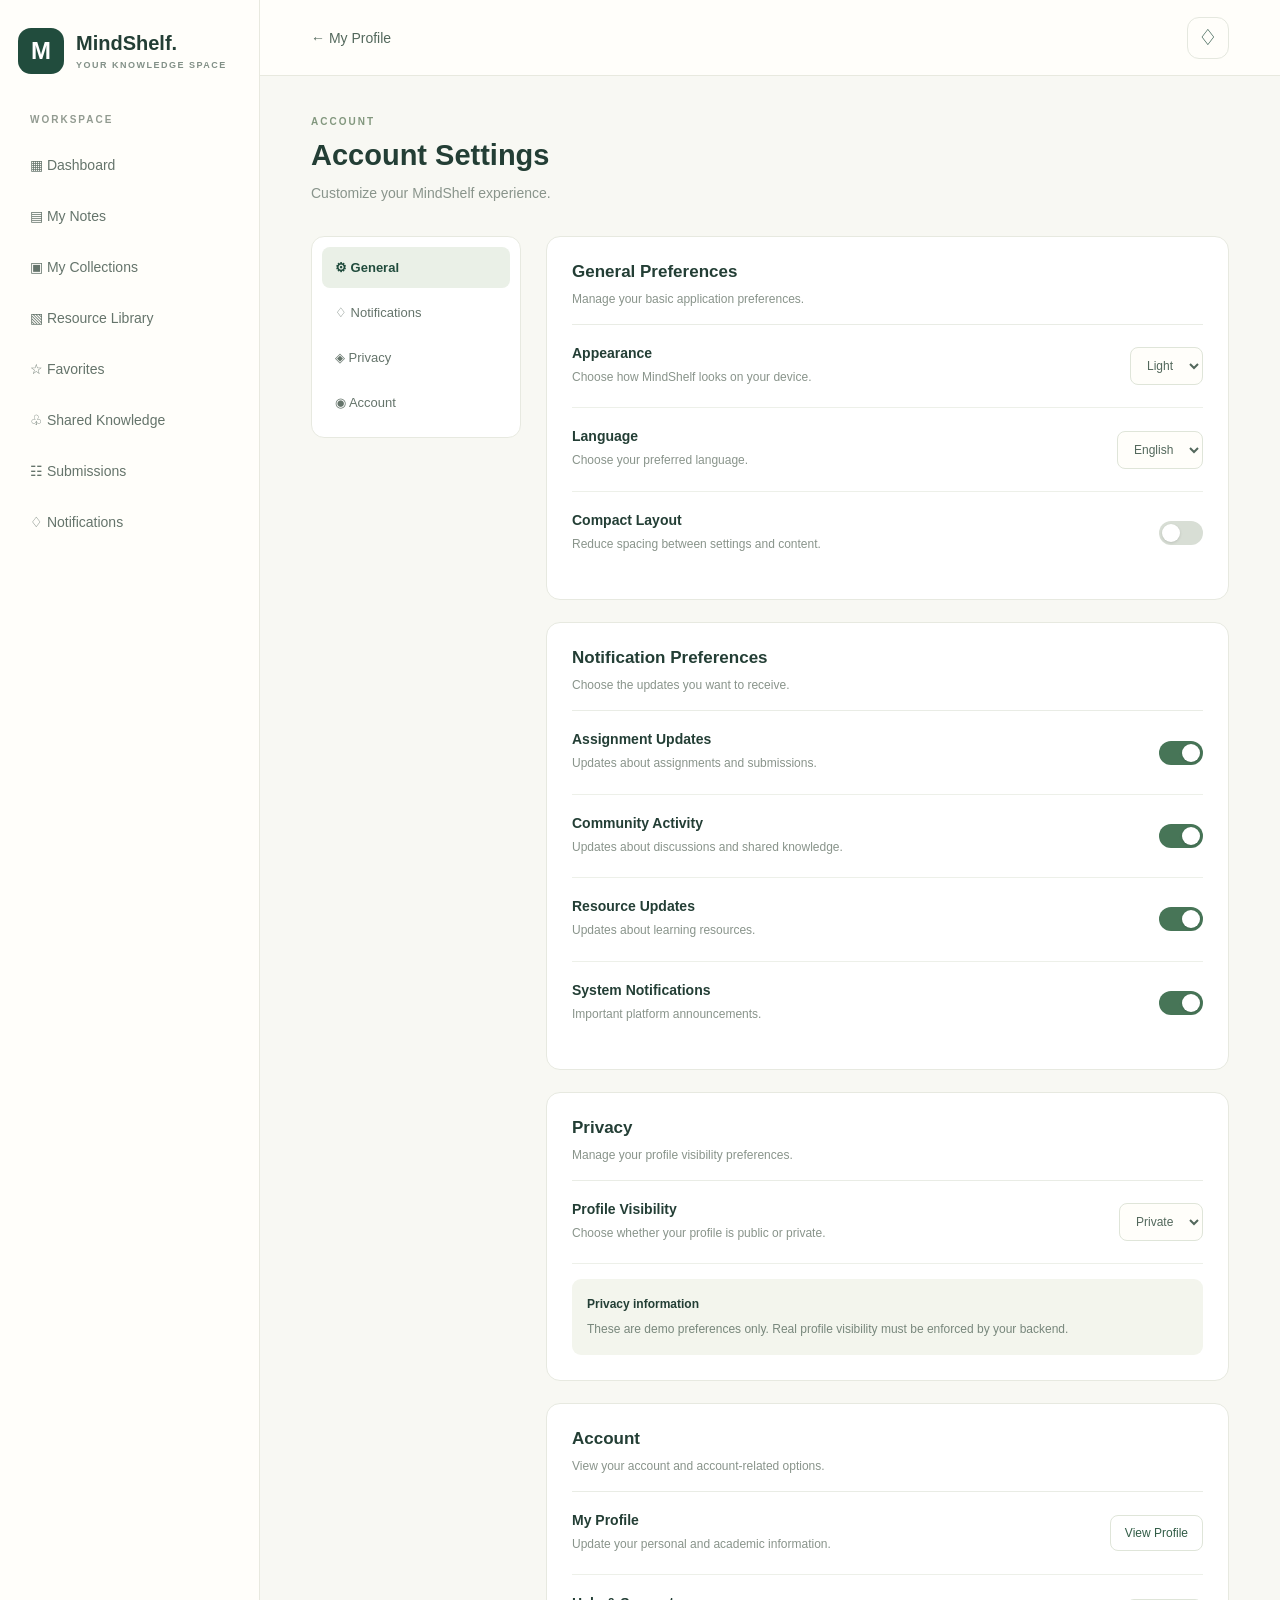
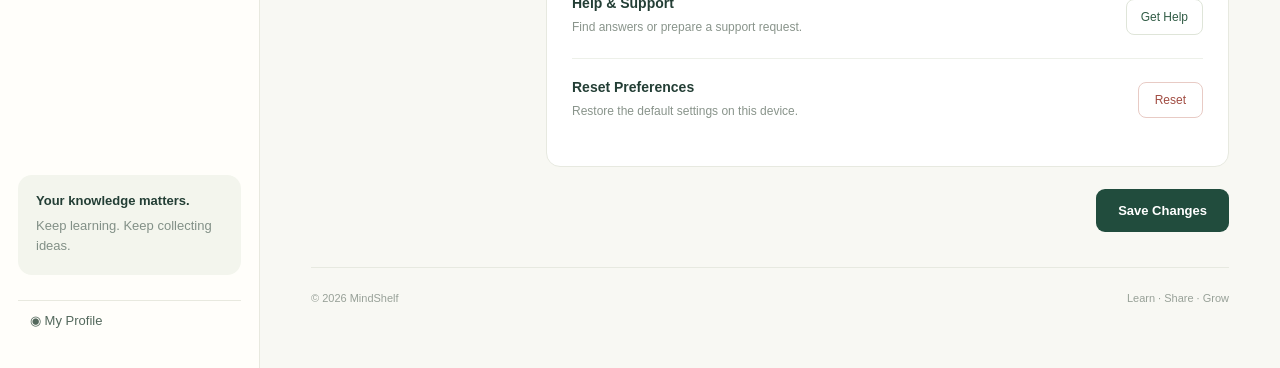
==== account-settings.html @ f667f9f1 "Add teacher dashboard layout, styles, and functionality - Created a new HTML file for the teacher da" ====
<!DOCTYPE html>
<html lang="en">
<head>
  <meta charset="UTF-8">
  <meta name="viewport" content="width=device-width, initial-scale=1.0">
  <title>Account Settings | MindShelf</title>
  <link rel="stylesheet" href="account-settings.css">
</head>
<body>

<div class="app">

  <aside class="sidebar">
    <a href="student-dashboard.html" class="brand">
      <span class="brand-icon">M</span>
      <span>MindShelf.<small>YOUR KNOWLEDGE SPACE</small></span>
    </a>

    <p class="side-label">WORKSPACE</p>

    <nav>
      <a href="student-dashboard.html">▦ Dashboard</a>
      <a href="my-notes.html">▤ My Notes</a>
      <a href="my-collections.html">▣ My Collections</a>
      <a href="shared-resources.html">▧ Resource Library</a>
      <a href="favorites.html">☆ Favorites</a>
      <a href="shared-knowledge.html">♧ Shared Knowledge</a>
      <a href="submissions.html">☷ Submissions</a>
      <a href="notifications.html">♢ Notifications</a>
    </nav>

    <div class="sidebar-bottom">
      <div class="mini-card">
        <strong>Your knowledge matters.</strong>
        <p>Keep learning. Keep collecting ideas.</p>
      </div>

      <a href="profile.html" class="student">◉ My Profile</a>
    </div>
  </aside>

  <main class="main">

    <header class="topbar">
      <a href="profile.html" class="back">← My Profile</a>
      <a href="notifications.html" class="notification"
         aria-label="Notifications">♢</a>
    </header>

    <section class="content">

      <div class="heading">
        <p class="eyebrow">ACCOUNT</p>
        <h1>Account Settings</h1>
        <p class="subtitle">
          Customize your MindShelf experience.
        </p>
      </div>

      <div class="settings-layout">

        <div class="settings-menu">
          <a href="#general" class="menu-link active">⚙ General</a>
          <a href="#notifications" class="menu-link">♢ Notifications</a>
          <a href="#privacy" class="menu-link">◈ Privacy</a>
          <a href="#account" class="menu-link">◉ Account</a>
        </div>

        <div class="settings-content">

          <section class="settings-card" id="general">
            <div class="card-heading">
              <h2>General Preferences</h2>
              <p>Manage your basic application preferences.</p>
            </div>

            <div class="setting-row">
              <div>
                <h3>Appearance</h3>
                <p>Choose how MindShelf looks on your device.</p>
              </div>

              <select id="appearance">
                <option value="light">Light</option>
                <option value="dark">Dark</option>
              </select>
            </div>

            <div class="setting-row">
              <div>
                <h3>Language</h3>
                <p>Choose your preferred language.</p>
              </div>

              <select id="language">
                <option value="English">English</option>
                <option value="Hindi">Hindi</option>
              </select>
            </div>

            <div class="setting-row">
              <div>
                <h3>Compact Layout</h3>
                <p>Reduce spacing between settings and content.</p>
              </div>

              <label class="switch">
                <input type="checkbox" id="compact">
                <span class="switch-slider"></span>
              </label>
            </div>
          </section>

          <section class="settings-card" id="notifications">
            <div class="card-heading">
              <h2>Notification Preferences</h2>
              <p>Choose the updates you want to receive.</p>
            </div>

            <div class="setting-row">
              <div>
                <h3>Assignment Updates</h3>
                <p>Updates about assignments and submissions.</p>
              </div>

              <label class="switch">
                <input type="checkbox" id="assignmentNotifications">
                <span class="switch-slider"></span>
              </label>
            </div>

            <div class="setting-row">
              <div>
                <h3>Community Activity</h3>
                <p>Updates about discussions and shared knowledge.</p>
              </div>

              <label class="switch">
                <input type="checkbox" id="communityNotifications">
                <span class="switch-slider"></span>
              </label>
            </div>

            <div class="setting-row">
              <div>
                <h3>Resource Updates</h3>
                <p>Updates about learning resources.</p>
              </div>

              <label class="switch">
                <input type="checkbox" id="resourceNotifications">
                <span class="switch-slider"></span>
              </label>
            </div>

            <div class="setting-row">
              <div>
                <h3>System Notifications</h3>
                <p>Important platform announcements.</p>
              </div>

              <label class="switch">
                <input type="checkbox" id="systemNotifications">
                <span class="switch-slider"></span>
              </label>
            </div>
          </section>

          <section class="settings-card" id="privacy">
            <div class="card-heading">
              <h2>Privacy</h2>
              <p>Manage your profile visibility preferences.</p>
            </div>

            <div class="setting-row">
              <div>
                <h3>Profile Visibility</h3>
                <p>Choose whether your profile is public or private.</p>
              </div>

              <select id="profileVisibility">
                <option value="private">Private</option>
                <option value="public">Public</option>
              </select>
            </div>

            <div class="privacy-note">
              <strong>Privacy information</strong>
              <p>
                These are demo preferences only. Real profile visibility
                must be enforced by your backend.
              </p>
            </div>
          </section>

          <section class="settings-card" id="account">
            <div class="card-heading">
              <h2>Account</h2>
              <p>View your account and account-related options.</p>
            </div>

            <div class="setting-row">
              <div>
                <h3>My Profile</h3>
                <p>Update your personal and academic information.</p>
              </div>

              <a href="profile.html" class="small-button">View Profile</a>
            </div>

            <div class="setting-row">
              <div>
                <h3>Help & Support</h3>
                <p>Find answers or prepare a support request.</p>
              </div>

              <a href="help.html" class="small-button">Get Help</a>
            </div>

            <div class="setting-row danger-row">
              <div>
                <h3>Reset Preferences</h3>
                <p>Restore the default settings on this device.</p>
              </div>

              <button type="button" id="resetButton" class="reset-button">
                Reset
              </button>
            </div>
          </section>

          <div class="save-area">
            <p id="saveMessage" role="status"></p>
            <button type="button" id="saveButton" class="save-button">
              Save Changes
            </button>
          </div>

        </div>
      </div>

      <footer>
        <span>© 2026 MindShelf</span>
        <span>Learn · Share · Grow</span>
      </footer>

    </section>
  </main>
</div>

<script src="account-settings.js"></script>
</body>
</html>
---- account-settings.css ----
* {
  margin: 0;
  padding: 0;
  box-sizing: border-box;
}

body {
  font-family: Arial, sans-serif;
  background: #f8f8f3;
  color: #233e35;
}

.app {
  display: flex;
  min-height: 100vh;
}

.sidebar {
  width: 260px;
  background: #fffefa;
  border-right: 1px solid #e8e9df;
  padding: 28px 18px;
  display: flex;
  flex-direction: column;
  flex-shrink: 0;
}

.brand {
  display: flex;
  align-items: center;
  gap: 12px;
  color: #233e35;
  text-decoration: none;
  font-size: 20px;
  font-weight: bold;
}

.brand-icon {
  background: #214c3d;
  color: white;
  width: 46px;
  height: 46px;
  border-radius: 13px;
  display: grid;
  place-items: center;
  font-size: 24px;
}

.brand small {
  display: block;
  font-size: 9px;
  letter-spacing: 1.5px;
  margin-top: 5px;
  color: #829087;
}

.side-label {
  margin: 40px 12px 18px;
  font-size: 10px;
  letter-spacing: 2px;
  color: #929b91;
  font-weight: bold;
}

.sidebar nav {
  display: grid;
  gap: 7px;
}

.sidebar nav a {
  text-decoration: none;
  padding: 14px 12px;
  border-radius: 10px;
  color: #65746b;
  font-size: 14px;
}

.sidebar nav a:hover {
  background: #eaf0e7;
  color: #214c3d;
}

.sidebar-bottom {
  margin-top: auto;
  padding-top: 35px;
}

.mini-card {
  background: #f3f5ed;
  padding: 18px;
  border-radius: 14px;
  font-size: 13px;
}

.mini-card p {
  margin-top: 8px;
  color: #829087;
  line-height: 1.6;
}

.student {
  display: block;
  margin-top: 25px;
  padding: 12px;
  border-top: 1px solid #e8e9df;
  color: #53685c;
  text-decoration: none;
  font-size: 13px;
}

.main {
  flex: 1;
  min-width: 0;
}

.topbar {
  height: 76px;
  background: #fffefa;
  border-bottom: 1px solid #e8e9df;
  padding: 0 5%;
  display: flex;
  align-items: center;
  justify-content: space-between;
}

.back {
  color: #53685c;
  text-decoration: none;
  font-size: 14px;
}

.notification {
  width: 42px;
  height: 42px;
  border: 1px solid #e5e8df;
  border-radius: 12px;
  display: grid;
  place-items: center;
  color: #214c3d;
  text-decoration: none;
  font-size: 22px;
}

.content {
  max-width: 1300px;
  margin: auto;
  padding: 40px 5%;
}

.eyebrow {
  font-size: 10px;
  font-weight: bold;
  letter-spacing: 2px;
  color: #82977e;
  margin-bottom: 12px;
}

.heading h1 {
  font-size: 29px;
}

.subtitle {
  margin-top: 10px;
  color: #89948b;
  font-size: 14px;
  line-height: 1.7;
}

.settings-layout {
  display: grid;
  grid-template-columns: 210px minmax(0, 1fr);
  gap: 25px;
  margin-top: 30px;
  align-items: start;
}

.settings-menu {
  background: white;
  border: 1px solid #e7e9e0;
  padding: 10px;
  border-radius: 13px;
  position: sticky;
  top: 20px;
}

.menu-link {
  display: block;
  text-decoration: none;
  color: #65746b;
  padding: 13px;
  font-size: 13px;
  border-radius: 8px;
  margin-bottom: 4px;
}

.menu-link:hover,
.menu-link.active {
  background: #eaf0e7;
  color: #214c3d;
  font-weight: bold;
}

.settings-content {
  min-width: 0;
}

.settings-card {
  background: white;
  border: 1px solid #e7e9e0;
  border-radius: 14px;
  padding: 25px;
  margin-bottom: 22px;
  scroll-margin-top: 20px;
}

.card-heading {
  padding-bottom: 15px;
  border-bottom: 1px solid #e9ece5;
}

.card-heading h2 {
  font-size: 17px;
}

.card-heading p {
  color: #89948b;
  font-size: 12px;
  margin-top: 8px;
  line-height: 1.6;
}

.setting-row {
  display: flex;
  align-items: center;
  justify-content: space-between;
  gap: 18px;
  padding: 20px 0;
  border-bottom: 1px solid #edf0e9;
}

.setting-row:last-child {
  border-bottom: none;
}

.setting-row > div {
  min-width: 0;
}

.setting-row h3 {
  font-size: 14px;
  font-weight: 600;
}

.setting-row p {
  color: #89948b;
  font-size: 12px;
  line-height: 1.7;
  margin-top: 6px;
}

.setting-row select {
  padding: 10px 12px;
  border: 1px solid #dfe5d9;
  border-radius: 8px;
  color: #53685c;
  background: #fffefa;
  font-size: 12px;
  max-width: 130px;
}

.switch {
  position: relative;
  display: inline-block;
  width: 44px;
  height: 24px;
  flex-shrink: 0;
}

.switch input {
  width: 1px;
  height: 1px;
  opacity: 0;
  position: absolute;
}

.switch-slider {
  position: absolute;
  inset: 0;
  background: #d8ded5;
  border-radius: 20px;
  cursor: pointer;
  transition: 0.2s;
}

.switch-slider::before {
  content: "";
  position: absolute;
  height: 18px;
  width: 18px;
  left: 3px;
  top: 3px;
  background: white;
  border-radius: 50%;
  transition: 0.2s;
  box-shadow: 0 1px 3px #0002;
}

.switch input:checked + .switch-slider {
  background: #477557;
}

.switch input:checked + .switch-slider::before {
  transform: translateX(20px);
}

.switch input:focus-visible + .switch-slider {
  outline: 3px solid #b9ceb5;
  outline-offset: 3px;
}

.privacy-note {
  margin-top: 15px;
  padding: 15px;
  background: #f3f5ed;
  border-radius: 9px;
}

.privacy-note strong {
  font-size: 12px;
}

.privacy-note p {
  font-size: 12px;
  color: #78877c;
  line-height: 1.7;
  margin-top: 7px;
}

.small-button {
  text-decoration: none;
  padding: 10px 14px;
  border: 1px solid #dfe5d9;
  border-radius: 8px;
  color: #315c46;
  font-size: 12px;
  white-space: nowrap;
}

.small-button:hover {
  background: #eaf0e7;
}

.reset-button {
  background: white;
  color: #a14c42;
  border: 1px solid #e8cbc5;
  border-radius: 8px;
  padding: 10px 16px;
  cursor: pointer;
  font-size: 12px;
}

.reset-button:hover {
  background: #fff2ef;
}

.save-area {
  display: flex;
  justify-content: flex-end;
  align-items: center;
  gap: 15px;
  flex-wrap: wrap;
  margin-top: 10px;
}

.save-button {
  background: #214c3d;
  color: white;
  border: none;
  border-radius: 9px;
  padding: 14px 22px;
  font-size: 13px;
  font-weight: bold;
  cursor: pointer;
}

.save-button:hover {
  background: #183c30;
}

#saveMessage {
  font-size: 12px;
  color: #4e7956;
  line-height: 1.6;
}

footer {
  border-top: 1px solid #e7e9e0;
  margin-top: 35px;
  padding: 24px 0;
  display: flex;
  justify-content: space-between;
  gap: 15px;
  color: #98a198;
  font-size: 11px;
}

body.compact .settings-card {
  padding: 18px;
}

body.compact .setting-row {
  padding: 13px 0;
}

body.dark {
  background: #182720;
  color: #e8eee6;
}

body.dark .sidebar,
body.dark .topbar,
body.dark .settings-card,
body.dark .settings-menu {
  background: #22362c;
  border-color: #35483c;
}

body.dark .brand,
body.dark .sidebar nav a,
body.dark .student,
body.dark .back,
body.dark .menu-link,
body.dark .setting-row h3,
body.dark .card-heading h2,
body.dark .notification {
  color: #e1eadf;
}

body.dark .sidebar nav a:hover,
body.dark .menu-link.active,
body.dark .menu-link:hover {
  background: #344c3c;
}

body.dark .mini-card,
body.dark .privacy-note {
  background: #2b4033;
}

body.dark .setting-row,
body.dark .card-heading,
body.dark footer {
  border-color: #35483c;
}

body.dark .setting-row select {
  background: #182720;
  color: #e1eadf;
  border-color: #43574a;
}

body.dark .small-button {
  color: #d4e5d0;
  border-color: #43574a;
}

body.dark .notification {
  border-color: #43574a;
}

body.dark .reset-button {
  background: #332b28;
  border-color: #694c44;
}

body.dark .switch-slider {
  background: #526357;
}

body.dark .switch input:checked + .switch-slider {
  background: #648d6c;
}

@media (max-width: 1000px) {
  .settings-layout {
    grid-template-columns: 1fr;
  }

  .settings-menu {
    display: flex;
    gap: 5px;
    overflow-x: auto;
    position: static;
  }

  .menu-link {
    white-space: nowrap;
    margin: 0;
  }
}

@media (max-width: 760px) {
  .sidebar {
    display: none;
  }

  .content {
    padding: 28px 18px;
  }

  .settings-card {
    padding: 20px;
  }

  .heading h1 {
    font-size: 25px;
  }

  footer {
    flex-direction: column;
  }
}

@media (max-width: 480px) {
  .setting-row {
    align-items: flex-start;
  }

  .setting-row select {
    max-width: 110px;
  }

  .save-area {
    align-items: stretch;
    flex-direction: column;
  }

  .save-button {
    width: 100%;
  }

  .settings-menu {
    padding: 7px;
  }

  .menu-link {
    padding: 10px;
    font-size: 12px;
  }
}
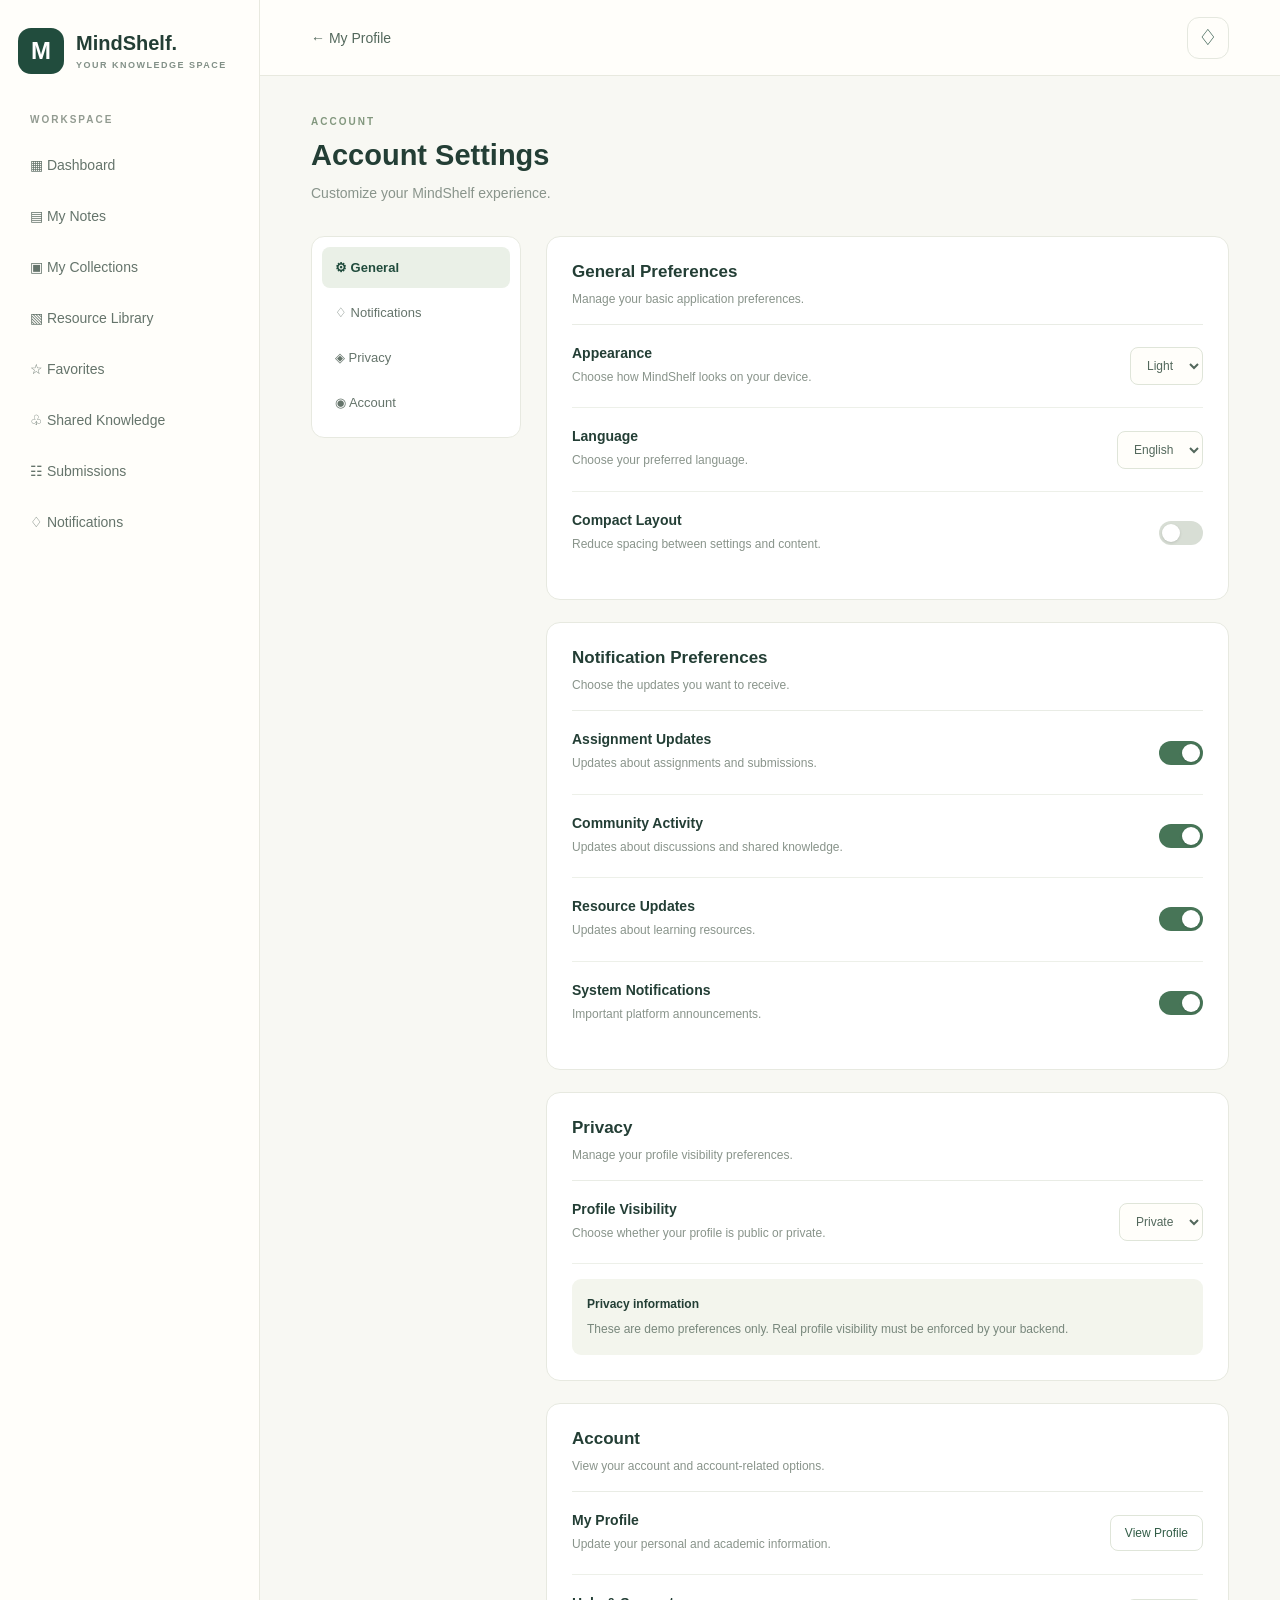
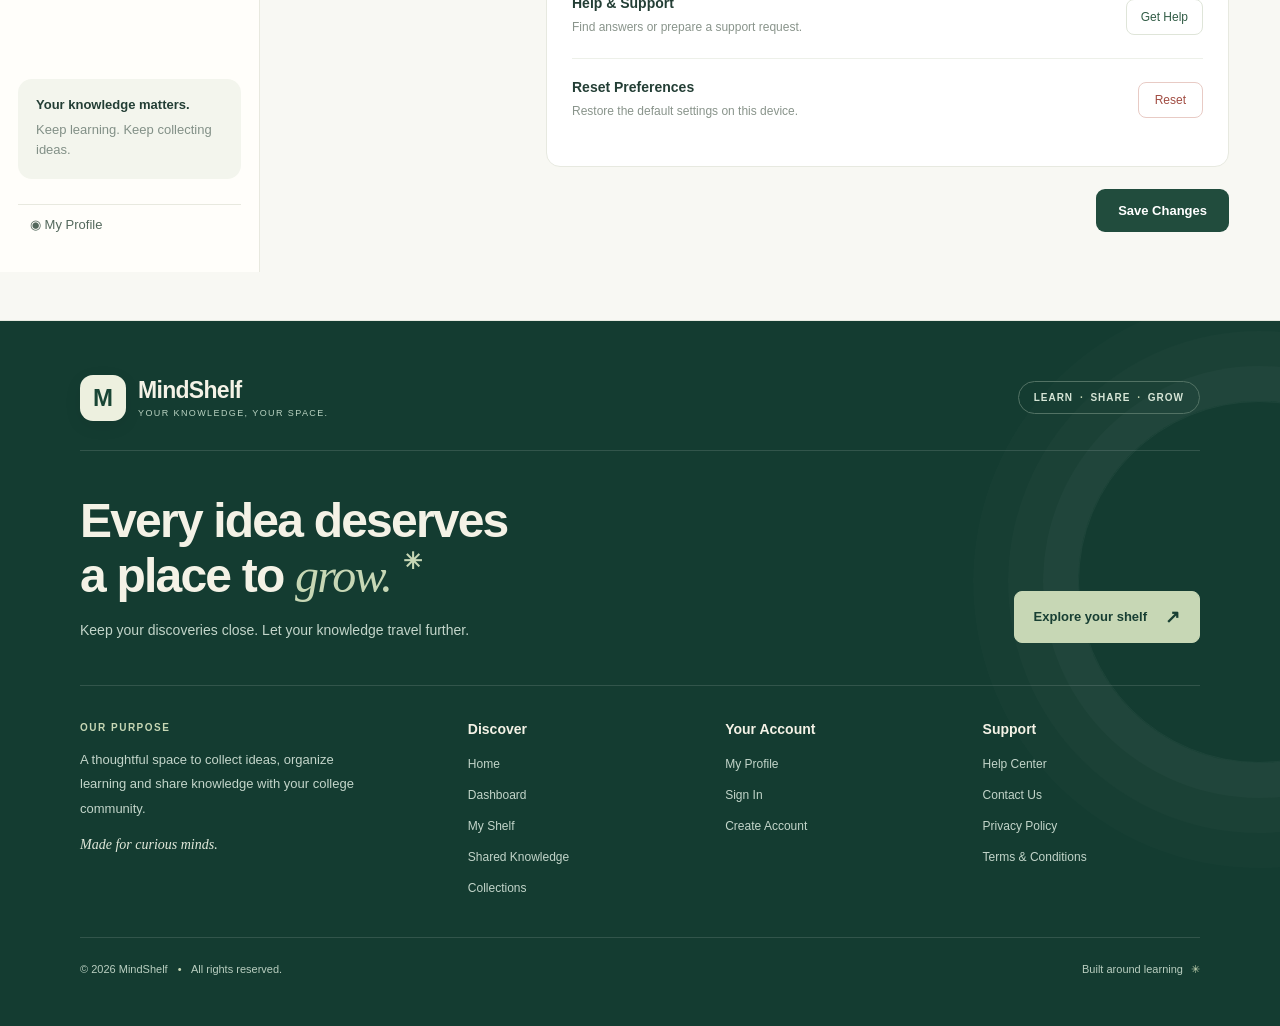
==== commit 2d2f87df: "Add footer integration across multiple HTML pages" ====
--- a/account-settings.html
+++ b/account-settings.html
@@ -5,6 +5,7 @@
   <meta name="viewport" content="width=device-width, initial-scale=1.0">
   <title>Account Settings | MindShelf</title>
   <link rel="stylesheet" href="account-settings.css">
+  <link rel="stylesheet" href="footer.css">
 </head>
 <body>
 
@@ -239,15 +240,13 @@
         </div>
       </div>
 
-      <footer>
-        <span>© 2026 MindShelf</span>
-        <span>Learn · Share · Grow</span>
-      </footer>
-
     </section>
   </main>
+  
 </div>
 
+<div id="footer"></div>
 <script src="account-settings.js"></script>
+<script src="footer.js"></script>
 </body>
 </html>
--- a/footer.css
+++ b/footer.css
@@ -0,0 +1,347 @@
+
+.ms-footer {
+  --footer-bg: #143c31;
+  --footer-text: #c3d5ca;
+  --footer-white: #f4f2e6;
+  --footer-accent: #c7d7b5;
+
+  position: relative;
+  isolation: isolate;
+  overflow: hidden;
+  margin-top: 48px;
+  background: var(--footer-bg);
+  color: var(--footer-white);
+  font-family: Arial, sans-serif;
+}
+
+.ms-footer,
+.ms-footer * {
+  box-sizing: border-box;
+}
+
+.ms-footer-container {
+  width: min(1120px, calc(100% - 48px));
+  margin: auto;
+  position: relative;
+  z-index: 1;
+}
+
+/* Decorative background */
+.ms-footer::before {
+  content: "";
+  position: absolute;
+  width: 360px;
+  height: 360px;
+  top: 80px;
+  right: -160px;
+  border: 1px solid #ffffff0b;
+  border-radius: 50%;
+  box-shadow:
+    0 0 0 35px #ffffff06,
+    0 0 0 70px #ffffff04,
+    0 0 0 105px #ffffff03;
+  pointer-events: none;
+}
+
+/* Brand row */
+.ms-footer-top {
+  min-height: 105px;
+  display: flex;
+  justify-content: space-between;
+  align-items: center;
+  gap: 20px;
+}
+
+.ms-footer-logo {
+  display: inline-flex;
+  align-items: center;
+  gap: 12px;
+  color: var(--footer-white);
+  text-decoration: none;
+}
+
+.ms-logo-icon {
+  width: 46px;
+  height: 46px;
+  display: grid;
+  place-items: center;
+  border-radius: 13px;
+  background: #edf0df;
+  color: #194535;
+  font-size: 24px;
+  font-weight: bold;
+  box-shadow: 0 5px 18px #00000012;
+}
+
+.ms-footer-logo strong {
+  display: block;
+  font-size: 23px;
+  letter-spacing: -0.7px;
+}
+
+.ms-footer-logo small {
+  display: block;
+  margin-top: 4px;
+  font-size: 9px;
+  letter-spacing: 1.4px;
+  color: #b9d2c1;
+}
+
+.ms-footer-badge {
+  padding: 10px 15px;
+  border: 1px solid #527264;
+  border-radius: 30px;
+  color: #d6e5d6;
+  font-size: 10px;
+  font-weight: bold;
+  letter-spacing: 1px;
+  white-space: nowrap;
+}
+
+.ms-footer-badge i {
+  color: var(--footer-accent);
+  font-style: normal;
+  padding: 0 3px;
+}
+
+.ms-footer-divider {
+  height: 1px;
+  background: #ffffff20;
+}
+
+/* Large tagline */
+.ms-footer-hero {
+  padding: 42px 0;
+  display: flex;
+  align-items: flex-end;
+  justify-content: space-between;
+  gap: 30px;
+}
+
+.ms-footer-hero h2 {
+  margin: 0;
+  font-size: clamp(30px, 4vw, 48px);
+  line-height: 1.15;
+  letter-spacing: -1.8px;
+  font-weight: 600;
+}
+
+.ms-footer-hero h2 em {
+  color: var(--footer-accent);
+  font-family: Georgia, serif;
+  font-weight: normal;
+}
+
+.ms-footer-hero h2 span {
+  display: inline-block;
+  color: var(--footer-accent);
+  font-size: 23px;
+  vertical-align: top;
+}
+
+.ms-footer-hero p {
+  margin: 14px 0 0;
+  max-width: 460px;
+  color: var(--footer-text);
+  font-size: 14px;
+  line-height: 1.8;
+}
+
+.ms-footer-cta {
+  display: inline-flex;
+  align-items: center;
+  gap: 18px;
+  flex-shrink: 0;
+  padding: 14px 19px;
+  background: var(--footer-accent);
+  color: #183f33;
+  border: 1px solid var(--footer-accent);
+  border-radius: 8px;
+  text-decoration: none;
+  font-size: 13px;
+  font-weight: bold;
+  transition: 0.25s ease;
+}
+
+.ms-footer-cta span {
+  font-size: 18px;
+}
+
+.ms-footer-cta:hover {
+  background: #edf1e4;
+  transform: translateY(-3px);
+}
+
+/* Link section */
+.ms-footer-links-grid {
+  display: grid;
+  grid-template-columns: 1.6fr 1fr 1fr 1fr;
+  gap: 40px;
+  padding: 35px 0 40px;
+  border-top: 1px solid #ffffff20;
+}
+
+.ms-footer-label {
+  color: var(--footer-accent);
+  font-size: 10px;
+  font-weight: bold;
+  letter-spacing: 1.5px;
+}
+
+.ms-footer-about p {
+  max-width: 280px;
+  margin: 15px 0;
+  color: var(--footer-text);
+  font-size: 13px;
+  line-height: 1.9;
+}
+
+.ms-footer-mantra {
+  color: #e2e9db;
+  font-family: Georgia, serif;
+  font-size: 14px;
+  font-style: italic;
+}
+
+.ms-footer-links {
+  display: flex;
+  flex-direction: column;
+  align-items: flex-start;
+  gap: 13px;
+}
+
+.ms-footer-links h3 {
+  margin: 0 0 5px;
+  color: var(--footer-white);
+  font-size: 14px;
+}
+
+.ms-footer-links a {
+  position: relative;
+  color: var(--footer-text);
+  text-decoration: none;
+  font-size: 12px;
+  line-height: 1.5;
+  transition: color 0.2s, transform 0.2s;
+}
+
+.ms-footer-links a:hover {
+  color: white;
+  transform: translateX(4px);
+}
+
+.ms-footer a:focus-visible {
+  outline: 2px solid var(--footer-accent);
+  outline-offset: 5px;
+  border-radius: 3px;
+}
+
+/* Copyright */
+.ms-footer-bottom {
+  min-height: 65px;
+  border-top: 1px solid #ffffff20;
+  display: flex;
+  justify-content: space-between;
+  align-items: center;
+  gap: 15px;
+  padding: 17px 0;
+}
+
+.ms-footer-bottom p {
+  margin: 0;
+  color: #b9cec0;
+  font-size: 11px;
+  line-height: 1.7;
+}
+
+.ms-footer-dot {
+  margin: 0 7px;
+  color: var(--footer-accent);
+}
+
+.ms-footer-bottom-right span {
+  color: var(--footer-accent);
+  margin-left: 5px;
+}
+
+/* Tablet */
+@media (max-width: 850px) {
+  .ms-footer-links-grid {
+    grid-template-columns: 1.4fr 1fr 1fr;
+    gap: 30px;
+  }
+
+  .ms-footer-about {
+    grid-column: span 3;
+  }
+
+  .ms-footer-about p {
+    max-width: 500px;
+  }
+
+  .ms-footer-hero {
+    align-items: flex-start;
+    flex-direction: column;
+  }
+}
+
+/* Mobile */
+@media (max-width: 540px) {
+  .ms-footer-container {
+    width: calc(100% - 36px);
+  }
+
+  .ms-footer-top {
+    min-height: 90px;
+  }
+
+  .ms-footer-logo strong {
+    font-size: 20px;
+  }
+
+  .ms-footer-badge {
+    display: none;
+  }
+
+  .ms-footer-hero {
+    padding: 32px 0;
+    gap: 20px;
+  }
+
+  .ms-footer-hero h2 {
+    font-size: 34px;
+    letter-spacing: -1px;
+  }
+
+  .ms-footer-hero p {
+    font-size: 13px;
+  }
+
+  .ms-footer-links-grid {
+    grid-template-columns: 1fr 1fr;
+    gap: 30px 20px;
+    padding: 30px 0;
+  }
+
+  .ms-footer-about {
+    grid-column: span 2;
+  }
+
+  .ms-footer-about p {
+    max-width: 100%;
+  }
+
+  .ms-footer-bottom {
+    align-items: flex-start;
+    flex-direction: column;
+    gap: 7px;
+  }
+}
+
+@media (prefers-reduced-motion: reduce) {
+  .ms-footer *,
+  .ms-footer *::before,
+  .ms-footer *::after {
+    transition: none !important;
+  }
+}
